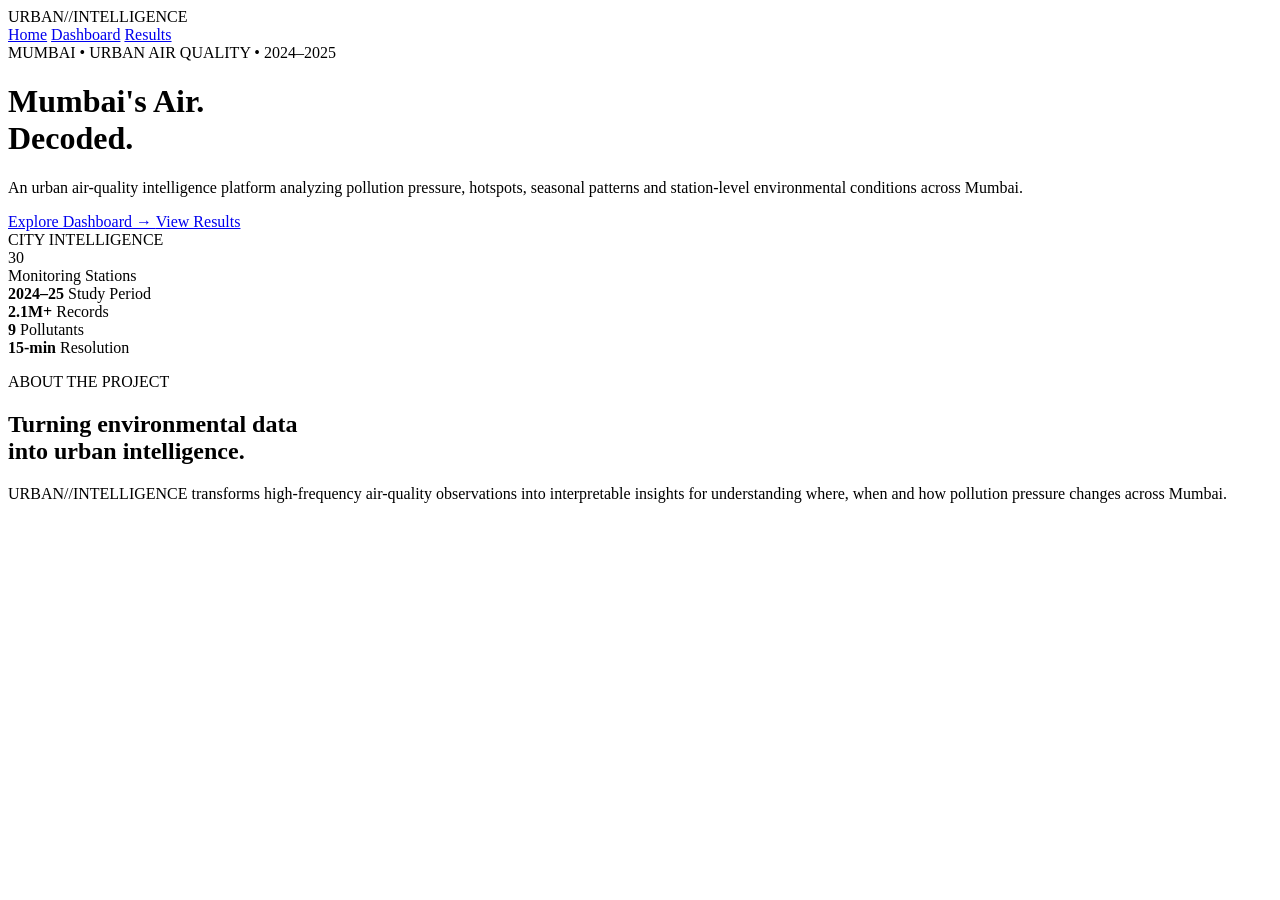
==== frontend/index.html @ bdd9d5e4 "Rename index.html to frontend/index.html" ====
<!DOCTYPE html>
<html lang="en">
<head>
    <meta charset="UTF-8">
    <meta name="viewport" content="width=device-width, initial-scale=1.0">
    <title>URBAN//INTELLIGENCE</title>
    <link rel="stylesheet" href="style.css">
</head>

<body>

<header class="navbar">
    <div class="logo">URBAN<span>//</span>INTELLIGENCE</div>

    <nav>
        <a href="index.html" class="active">Home</a>
        <a href="dashboard.html">Dashboard</a>
        <a href="result.html">Results</a>
    </nav>
</header>

<main class="hero">

    <div class="hero-content">

        <div class="eyebrow">
            MUMBAI • URBAN AIR QUALITY • 2024–2025
        </div>

        <h1>
            Mumbai's Air.<br>
            <span>Decoded.</span>
        </h1>

        <p>
            An urban air-quality intelligence platform analyzing
            pollution pressure, hotspots, seasonal patterns and
            station-level environmental conditions across Mumbai.
        </p>

        <div class="hero-buttons">
            <a href="dashboard.html" class="btn primary">
                Explore Dashboard →
            </a>

            <a href="result.html" class="btn secondary">
                View Results
            </a>
        </div>

    </div>

    <div class="hero-card">

        <div class="card-label">CITY INTELLIGENCE</div>

        <div class="big-number">30</div>

        <div class="card-title">
            Monitoring Stations
        </div>

        <div class="mini-grid">

            <div>
                <strong>2024–25</strong>
                <span>Study Period</span>
            </div>

            <div>
                <strong>2.1M+</strong>
                <span>Records</span>
            </div>

            <div>
                <strong>9</strong>
                <span>Pollutants</span>
            </div>

            <div>
                <strong>15-min</strong>
                <span>Resolution</span>
            </div>

        </div>

    </div>

</main>

<section class="intro">

    <div>
        <p class="section-tag">ABOUT THE PROJECT</p>

        <h2>
            Turning environmental data<br>
            into urban intelligence.
        </h2>
    </div>

    <p>
        URBAN//INTELLIGENCE transforms high-frequency air-quality
        observations into interpretable insights for understanding
        where, when and how pollution pressure changes across Mumbai.
    </p>

</section>

<script src="script.js"></script>

</body>
</html>
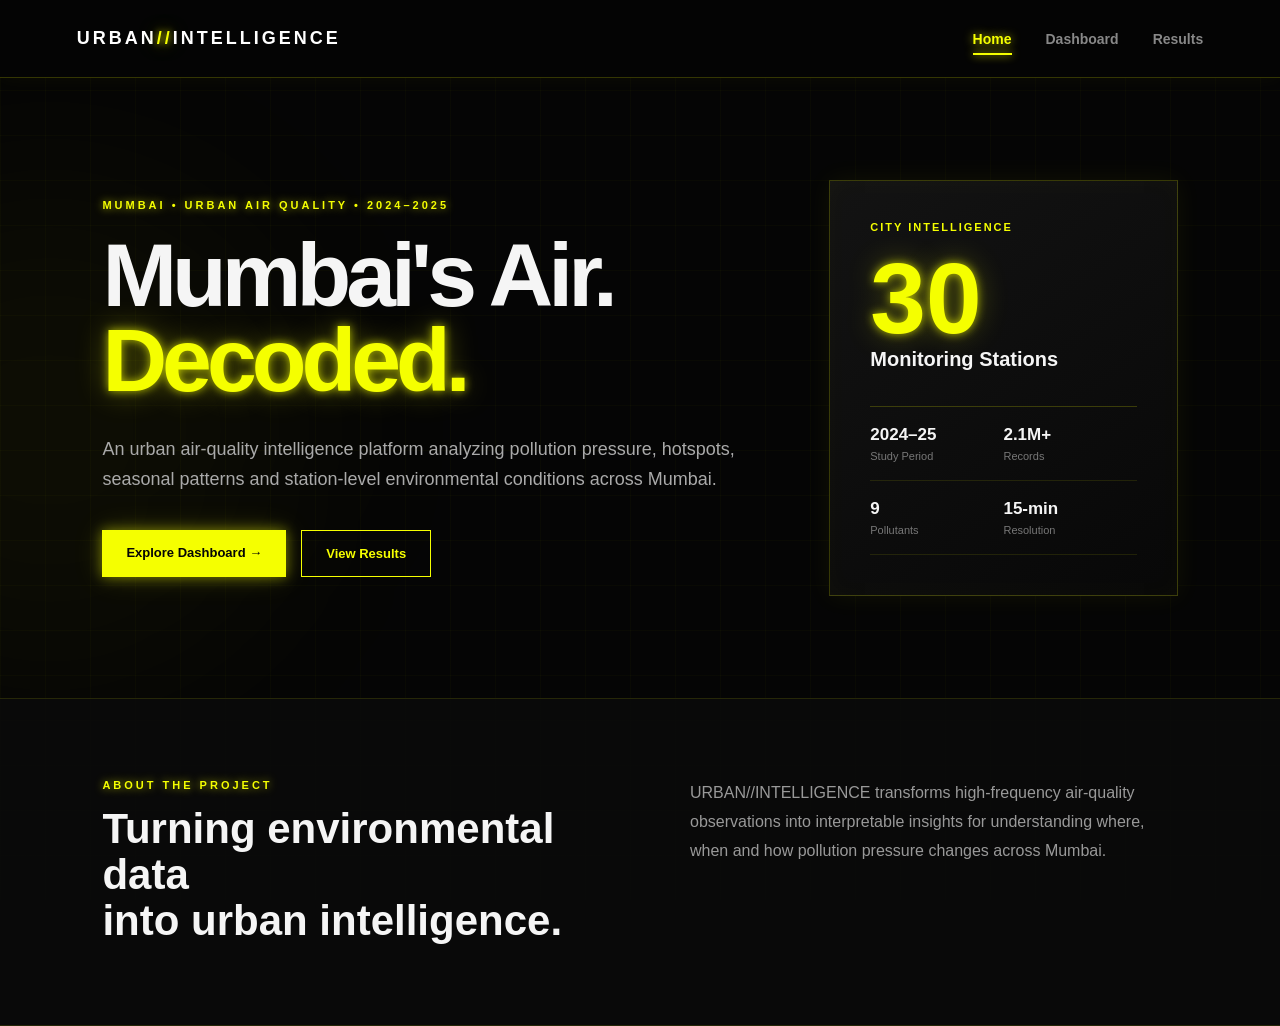
==== commit 7301350a: "Update index.html" ====
--- a/frontend/index.html
+++ b/frontend/index.html
@@ -1,23 +1,31 @@
 <!DOCTYPE html>
 <html lang="en">
+
 <head>
     <meta charset="UTF-8">
     <meta name="viewport" content="width=device-width, initial-scale=1.0">
+
     <title>URBAN//INTELLIGENCE</title>
+
     <link rel="stylesheet" href="style.css">
 </head>
 
 <body>
 
 <header class="navbar">
-    <div class="logo">URBAN<span>//</span>INTELLIGENCE</div>
+
+    <div class="logo">
+        URBAN<span>//</span>INTELLIGENCE
+    </div>
 
     <nav>
         <a href="index.html" class="active">Home</a>
         <a href="dashboard.html">Dashboard</a>
         <a href="result.html">Results</a>
     </nav>
+
 </header>
+
 
 <main class="hero">
 
@@ -39,6 +47,7 @@
         </p>
 
         <div class="hero-buttons">
+
             <a href="dashboard.html" class="btn primary">
                 Explore Dashboard →
             </a>
@@ -46,15 +55,25 @@
             <a href="result.html" class="btn secondary">
                 View Results
             </a>
+
         </div>
 
     </div>
 
+
+    <!-- =====================================================
+         CITY INTELLIGENCE CARD
+         ===================================================== -->
+
     <div class="hero-card">
 
-        <div class="card-label">CITY INTELLIGENCE</div>
+        <div class="card-label">
+            CITY INTELLIGENCE
+        </div>
 
-        <div class="big-number">30</div>
+        <div class="big-number">
+            30
+        </div>
 
         <div class="card-title">
             Monitoring Stations
@@ -88,15 +107,24 @@
 
 </main>
 
+
+<!-- =========================================================
+     PROJECT INTRODUCTION
+     ========================================================= -->
+
 <section class="intro">
 
     <div>
-        <p class="section-tag">ABOUT THE PROJECT</p>
+
+        <p class="section-tag">
+            ABOUT THE PROJECT
+        </p>
 
         <h2>
             Turning environmental data<br>
             into urban intelligence.
         </h2>
+
     </div>
 
     <p>
@@ -107,7 +135,9 @@
 
 </section>
 
+
 <script src="script.js"></script>
 
 </body>
+
 </html>
--- a/frontend/style.css
+++ b/frontend/style.css
@@ -0,0 +1,952 @@
+/* ============================================================
+   URBAN//INTELLIGENCE
+   NEON BLACK + YELLOW INTERFACE
+   ============================================================ */
+
+* {
+    margin: 0;
+    padding: 0;
+    box-sizing: border-box;
+}
+
+:root {
+    --black: #050505;
+    --black-2: #0a0a0a;
+    --panel: #0d0d0d;
+    --panel-2: #111111;
+    --yellow: #f5ff00;
+    --yellow-soft: #dfff00;
+    --text: #f5f5f5;
+    --muted: #999999;
+    --border: rgba(245, 255, 0, 0.20);
+    --glow: rgba(245, 255, 0, 0.45);
+}
+
+/* ============================================================
+   GLOBAL
+   ============================================================ */
+
+html {
+    scroll-behavior: smooth;
+}
+
+body {
+    font-family: Arial, Helvetica, sans-serif;
+    background: var(--black);
+    color: var(--text);
+    overflow-x: hidden;
+    position: relative;
+}
+
+/* animated background grid */
+
+body::before {
+    content: "";
+    position: fixed;
+    inset: 0;
+    pointer-events: none;
+    z-index: -2;
+
+    background-image:
+        linear-gradient(rgba(245, 255, 0, 0.025) 1px, transparent 1px),
+        linear-gradient(90deg, rgba(245, 255, 0, 0.025) 1px, transparent 1px);
+
+    background-size: 45px 45px;
+
+    animation: gridMove 18s linear infinite;
+}
+
+body::after {
+    content: "";
+    position: fixed;
+    width: 500px;
+    height: 500px;
+    left: -200px;
+    top: 20%;
+    border-radius: 50%;
+    background: rgba(245, 255, 0, 0.035);
+    filter: blur(100px);
+    pointer-events: none;
+    z-index: -1;
+
+    animation: ambientGlow 8s ease-in-out infinite alternate;
+}
+
+@keyframes gridMove {
+    from {
+        transform: translateY(0);
+    }
+
+    to {
+        transform: translateY(45px);
+    }
+}
+
+@keyframes ambientGlow {
+    from {
+        opacity: 0.4;
+        transform: scale(0.9);
+    }
+
+    to {
+        opacity: 1;
+        transform: scale(1.15);
+    }
+}
+
+/* ============================================================
+   NAVBAR
+   ============================================================ */
+
+.navbar {
+    height: 78px;
+    padding: 0 6%;
+
+    display: flex;
+    align-items: center;
+    justify-content: space-between;
+
+    background: rgba(5, 5, 5, 0.92);
+    border-bottom: 1px solid var(--border);
+
+    position: sticky;
+    top: 0;
+    z-index: 100;
+
+    backdrop-filter: blur(12px);
+
+    box-shadow:
+        0 0 20px rgba(245, 255, 0, 0.04);
+}
+
+.logo {
+    font-weight: 900;
+    letter-spacing: 3px;
+    font-size: 18px;
+    color: white;
+
+    transition: 0.3s ease;
+}
+
+.logo:hover {
+    text-shadow:
+        0 0 8px var(--yellow),
+        0 0 20px var(--yellow);
+}
+
+.logo span {
+    color: var(--yellow);
+
+    text-shadow:
+        0 0 7px var(--yellow),
+        0 0 18px rgba(245, 255, 0, 0.5);
+}
+
+nav {
+    display: flex;
+    gap: 34px;
+}
+
+nav a {
+    text-decoration: none;
+    color: #888;
+    font-size: 14px;
+    font-weight: 700;
+    position: relative;
+    transition: 0.3s ease;
+}
+
+nav a::after {
+    content: "";
+    position: absolute;
+    left: 0;
+    bottom: -8px;
+    width: 0;
+    height: 2px;
+    background: var(--yellow);
+
+    box-shadow: 0 0 8px var(--yellow);
+
+    transition: width 0.3s ease;
+}
+
+nav a:hover,
+nav a.active {
+    color: var(--yellow);
+    text-shadow: 0 0 10px rgba(245, 255, 0, 0.7);
+}
+
+nav a:hover::after,
+nav a.active::after {
+    width: 100%;
+}
+
+/* ============================================================
+   HERO
+   ============================================================ */
+
+.hero {
+    min-height: 620px;
+    padding: 90px 8%;
+
+    display: grid;
+    grid-template-columns: 1.3fr 0.7fr;
+    align-items: center;
+    gap: 80px;
+
+    animation: pageEnter 0.9s ease both;
+}
+
+@keyframes pageEnter {
+    from {
+        opacity: 0;
+        transform: translateY(25px);
+    }
+
+    to {
+        opacity: 1;
+        transform: translateY(0);
+    }
+}
+
+.eyebrow,
+.section-tag {
+    color: var(--yellow);
+    font-size: 11px;
+    font-weight: 900;
+    letter-spacing: 3px;
+
+    text-shadow:
+        0 0 8px rgba(245, 255, 0, 0.7);
+}
+
+.hero h1 {
+    margin-top: 22px;
+    font-size: clamp(55px, 7vw, 100px);
+    line-height: 0.95;
+    letter-spacing: -5px;
+}
+
+.hero h1 span {
+    color: var(--yellow);
+
+    text-shadow:
+        0 0 10px rgba(245, 255, 0, 0.7),
+        0 0 30px rgba(245, 255, 0, 0.35);
+}
+
+.hero p {
+    max-width: 650px;
+    margin-top: 30px;
+
+    font-size: 18px;
+    line-height: 1.7;
+    color: #aaa;
+}
+
+/* ============================================================
+   BUTTONS
+   ============================================================ */
+
+.hero-buttons {
+    display: flex;
+    gap: 15px;
+    margin-top: 35px;
+}
+
+.btn {
+    padding: 15px 24px;
+    text-decoration: none;
+    font-size: 13px;
+    font-weight: 800;
+
+    transition:
+        transform 0.25s ease,
+        box-shadow 0.25s ease,
+        background 0.25s ease;
+}
+
+.btn.primary {
+    background: var(--yellow);
+    color: #050505;
+
+    box-shadow:
+        0 0 12px rgba(245, 255, 0, 0.45),
+        0 0 30px rgba(245, 255, 0, 0.15);
+}
+
+.btn.primary:hover {
+    transform: translateY(-4px);
+
+    box-shadow:
+        0 0 15px var(--yellow),
+        0 0 40px rgba(245, 255, 0, 0.45);
+}
+
+.btn.secondary {
+    border: 1px solid var(--yellow);
+    color: var(--yellow);
+    background: transparent;
+
+    box-shadow: inset 0 0 0 rgba(245, 255, 0, 0);
+}
+
+.btn.secondary:hover {
+    background: var(--yellow);
+    color: #050505;
+
+    box-shadow:
+        0 0 15px var(--yellow),
+        0 0 35px rgba(245, 255, 0, 0.35);
+
+    transform: translateY(-4px);
+}
+
+/* ============================================================
+   HERO CARD
+   ============================================================ */
+
+.hero-card {
+    padding: 40px;
+
+    border: 1px solid var(--border);
+    background: linear-gradient(
+        145deg,
+        rgba(20, 20, 20, 0.95),
+        rgba(8, 8, 8, 0.95)
+    );
+
+    box-shadow:
+        0 0 25px rgba(245, 255, 0, 0.06),
+        inset 0 0 25px rgba(245, 255, 0, 0.025);
+
+    position: relative;
+    overflow: hidden;
+
+    animation: floatCard 5s ease-in-out infinite;
+}
+
+.hero-card::before {
+    content: "";
+    position: absolute;
+    top: 0;
+    left: -100%;
+    width: 70%;
+    height: 2px;
+
+    background: var(--yellow);
+    box-shadow: 0 0 15px var(--yellow);
+
+    animation: scanLine 4s linear infinite;
+}
+
+@keyframes scanLine {
+    0% {
+        left: -100%;
+    }
+
+    100% {
+        left: 150%;
+    }
+}
+
+@keyframes floatCard {
+    0%, 100% {
+        transform: translateY(0);
+    }
+
+    50% {
+        transform: translateY(-8px);
+    }
+}
+
+.card-label {
+    color: var(--yellow);
+    font-size: 11px;
+    letter-spacing: 2px;
+    font-weight: bold;
+}
+
+.big-number {
+    font-size: 100px;
+    font-weight: 900;
+    color: var(--yellow);
+    line-height: 1;
+    margin-top: 15px;
+
+    text-shadow:
+        0 0 10px rgba(245, 255, 0, 0.7),
+        0 0 30px rgba(245, 255, 0, 0.3);
+}
+
+.card-title {
+    font-size: 20px;
+    font-weight: 700;
+}
+
+.mini-grid {
+    display: grid;
+    grid-template-columns: 1fr 1fr;
+
+    margin-top: 35px;
+
+    border-top: 1px solid var(--border);
+}
+
+.mini-grid div {
+    padding: 18px 0;
+    border-bottom: 1px solid rgba(245, 255, 0, 0.1);
+}
+
+.mini-grid strong {
+    display: block;
+    font-size: 17px;
+}
+
+.mini-grid span {
+    display: block;
+    margin-top: 5px;
+    font-size: 11px;
+    color: #777;
+}
+
+/* ============================================================
+   INTRO
+   ============================================================ */
+
+.intro {
+    padding: 80px 8%;
+
+    background: rgba(10, 10, 10, 0.9);
+
+    display: grid;
+    grid-template-columns: 1fr 1fr;
+    gap: 100px;
+
+    border-top: 1px solid rgba(245, 255, 0, 0.12);
+    border-bottom: 1px solid rgba(245, 255, 0, 0.12);
+}
+
+.intro h2 {
+    font-size: 42px;
+    line-height: 1.1;
+    margin-top: 15px;
+}
+
+.intro > p {
+    color: #999;
+    line-height: 1.8;
+}
+
+/* ============================================================
+   DASHBOARD / RESULTS
+   ============================================================ */
+
+.dashboard,
+.results {
+    padding: 60px 7%;
+
+    animation: pageEnter 0.7s ease both;
+}
+
+.page-heading {
+    display: flex;
+    justify-content: space-between;
+    align-items: end;
+    margin-bottom: 40px;
+}
+
+.page-heading h1 {
+    margin-top: 12px;
+    font-size: 48px;
+    letter-spacing: -2px;
+}
+
+.page-heading p:not(.section-tag) {
+    color: #888;
+    margin-top: 10px;
+}
+
+/* ============================================================
+   STATUS
+   ============================================================ */
+
+.status {
+    font-size: 11px;
+    font-weight: bold;
+    letter-spacing: 1px;
+    color: var(--yellow);
+
+    text-shadow: 0 0 8px rgba(245, 255, 0, 0.6);
+}
+
+.status span {
+    width: 8px;
+    height: 8px;
+
+    display: inline-block;
+
+    background: var(--yellow);
+    border-radius: 50%;
+
+    margin-right: 7px;
+
+    box-shadow:
+        0 0 7px var(--yellow),
+        0 0 15px var(--yellow);
+
+    animation: pulse 1.4s ease-in-out infinite;
+}
+
+@keyframes pulse {
+    0%, 100% {
+        opacity: 1;
+        transform: scale(1);
+    }
+
+    50% {
+        opacity: 0.45;
+        transform: scale(0.7);
+    }
+}
+
+/* ============================================================
+   KPI
+   ============================================================ */
+
+.kpi-grid {
+    display: grid;
+    grid-template-columns: repeat(4, 1fr);
+    gap: 18px;
+    margin-bottom: 25px;
+}
+
+.kpi {
+    padding: 28px;
+
+    border: 1px solid var(--border);
+
+    background:
+        linear-gradient(
+            145deg,
+            rgba(18, 18, 18, 0.95),
+            rgba(8, 8, 8, 0.95)
+        );
+
+    position: relative;
+    overflow: hidden;
+
+    transition:
+        transform 0.3s ease,
+        border-color 0.3s ease,
+        box-shadow 0.3s ease;
+}
+
+.kpi::before {
+    content: "";
+    position: absolute;
+    left: 0;
+    top: 0;
+
+    width: 3px;
+    height: 100%;
+
+    background: var(--yellow);
+
+    box-shadow:
+        0 0 12px var(--yellow);
+}
+
+.kpi:hover {
+    transform: translateY(-7px);
+
+    border-color: rgba(245, 255, 0, 0.65);
+
+    box-shadow:
+        0 0 20px rgba(245, 255, 0, 0.12),
+        inset 0 0 20px rgba(245, 255, 0, 0.03);
+}
+
+.kpi span {
+    display: block;
+    color: #888;
+    font-size: 10px;
+    letter-spacing: 1.5px;
+    font-weight: bold;
+}
+
+.kpi strong {
+    display: block;
+    color: var(--yellow);
+    font-size: 34px;
+    margin-top: 15px;
+
+    text-shadow:
+        0 0 8px rgba(245, 255, 0, 0.5);
+}
+
+.kpi small {
+    display: block;
+    margin-top: 5px;
+    color: #777;
+}
+
+.kpi.highlight {
+    background:
+        linear-gradient(
+            145deg,
+            rgba(245, 255, 0, 0.08),
+            rgba(12, 12, 12, 0.98)
+        );
+
+    border-color: rgba(245, 255, 0, 0.4);
+}
+
+/* ============================================================
+   CHARTS
+   ============================================================ */
+
+.chart-grid {
+    display: grid;
+    grid-template-columns: 1.5fr 1fr;
+    gap: 20px;
+}
+
+.chart-card {
+    padding: 30px;
+
+    border: 1px solid var(--border);
+
+    background:
+        linear-gradient(
+            145deg,
+            rgba(16, 16, 16, 0.96),
+            rgba(7, 7, 7, 0.96)
+        );
+
+    min-height: 350px;
+
+    transition:
+        border-color 0.3s ease,
+        box-shadow 0.3s ease;
+}
+
+.chart-card:hover {
+    border-color: rgba(245, 255, 0, 0.5);
+
+    box-shadow:
+        0 0 25px rgba(245, 255, 0, 0.08);
+}
+
+.chart-header h2 {
+    margin-top: 8px;
+    margin-bottom: 25px;
+    font-size: 22px;
+}
+
+/* ============================================================
+   INSIGHTS
+   ============================================================ */
+
+.insight-section,
+.table-section {
+    margin-top: 70px;
+}
+
+.section-heading h2 {
+    margin-top: 10px;
+    font-size: 32px;
+}
+
+.insight-grid {
+    margin-top: 25px;
+
+    display: grid;
+    grid-template-columns: repeat(4, 1fr);
+    gap: 18px;
+}
+
+.insight {
+    padding: 28px;
+
+    border-top: 3px solid var(--yellow);
+
+    background:
+        linear-gradient(
+            145deg,
+            #111111,
+            #080808
+        );
+
+    transition:
+        transform 0.3s ease,
+        box-shadow 0.3s ease;
+}
+
+.insight:hover {
+    transform: translateY(-6px);
+
+    box-shadow:
+        0 0 25px rgba(245, 255, 0, 0.09);
+}
+
+.insight span {
+    color: var(--yellow);
+    font-size: 11px;
+    font-weight: bold;
+
+    text-shadow:
+        0 0 7px rgba(245, 255, 0, 0.6);
+}
+
+.insight h3 {
+    margin-top: 15px;
+}
+
+.insight p {
+    margin-top: 10px;
+    color: #888;
+    line-height: 1.6;
+    font-size: 14px;
+}
+
+/* ============================================================
+   RESULTS
+   ============================================================ */
+
+.top-result {
+    padding: 40px;
+
+    background:
+        linear-gradient(
+            120deg,
+            rgba(245, 255, 0, 0.08),
+            rgba(10, 10, 10, 0.95)
+        );
+
+    border-left: 5px solid var(--yellow);
+
+    display: flex;
+    justify-content: space-between;
+    align-items: center;
+
+    box-shadow:
+        0 0 25px rgba(245, 255, 0, 0.05);
+}
+
+.top-result h2 {
+    font-size: 42px;
+    margin-top: 10px;
+}
+
+.top-result p:not(.section-tag) {
+    color: #888;
+    margin-top: 8px;
+}
+
+.pressure-score {
+    text-align: right;
+}
+
+.pressure-score span {
+    display: block;
+    font-size: 10px;
+    letter-spacing: 2px;
+    color: #777;
+}
+
+.pressure-score strong {
+    display: block;
+    font-size: 60px;
+    color: var(--yellow);
+
+    text-shadow:
+        0 0 10px rgba(245, 255, 0, 0.7),
+        0 0 30px rgba(245, 255, 0, 0.3);
+}
+
+.pressure-score small {
+    font-weight: bold;
+    color: var(--yellow);
+}
+
+/* ============================================================
+   TABLE
+   ============================================================ */
+
+.table-wrapper {
+    margin-top: 25px;
+    overflow-x: auto;
+
+    border: 1px solid var(--border);
+
+    background: #090909;
+}
+
+table {
+    width: 100%;
+    border-collapse: collapse;
+}
+
+th {
+    background: #151515;
+    color: var(--yellow);
+
+    font-size: 11px;
+    text-align: left;
+    letter-spacing: 1px;
+
+    text-shadow:
+        0 0 6px rgba(245, 255, 0, 0.45);
+}
+
+th,
+td {
+    padding: 17px 20px;
+    border-bottom: 1px solid rgba(245, 255, 0, 0.08);
+}
+
+tr {
+    transition: background 0.25s ease;
+}
+
+tbody tr:hover {
+    background: rgba(245, 255, 0, 0.045);
+}
+
+td {
+    font-size: 13px;
+    color: #ddd;
+}
+
+td:first-child {
+    color: var(--yellow);
+    font-weight: bold;
+}
+
+.class-high {
+    color: #ffea00;
+    font-weight: bold;
+
+    text-shadow:
+        0 0 6px rgba(245, 255, 0, 0.45);
+}
+
+.class-moderate {
+    color: #c5c5c5;
+    font-weight: bold;
+}
+
+.class-low {
+    color: #777;
+    font-weight: bold;
+}
+
+/* ============================================================
+   SCROLLBAR
+   ============================================================ */
+
+::-webkit-scrollbar {
+    width: 8px;
+}
+
+::-webkit-scrollbar-track {
+    background: #050505;
+}
+
+::-webkit-scrollbar-thumb {
+    background: #333;
+    border-radius: 10px;
+}
+
+::-webkit-scrollbar-thumb:hover {
+    background: var(--yellow);
+
+    box-shadow:
+        0 0 10px var(--yellow);
+}
+
+/* ============================================================
+   SELECTION
+   ============================================================ */
+
+::selection {
+    background: var(--yellow);
+    color: #000;
+}
+
+/* ============================================================
+   RESPONSIVE
+   ============================================================ */
+
+@media (max-width: 900px) {
+
+    .hero,
+    .intro,
+    .chart-grid {
+        grid-template-columns: 1fr;
+    }
+
+    .kpi-grid {
+        grid-template-columns: 1fr 1fr;
+    }
+
+    .insight-grid {
+        grid-template-columns: 1fr 1fr;
+    }
+
+}
+
+@media (max-width: 600px) {
+
+    .navbar {
+        padding: 0 5%;
+    }
+
+    nav {
+        gap: 12px;
+    }
+
+    nav a {
+        font-size: 12px;
+    }
+
+    .hero {
+        padding: 60px 6%;
+    }
+
+    .dashboard,
+    .results {
+        padding: 40px 5%;
+    }
+
+    .kpi-grid,
+    .insight-grid {
+        grid-template-columns: 1fr;
+    }
+
+    .page-heading,
+    .top-result {
+        align-items: flex-start;
+        flex-direction: column;
+        gap: 25px;
+    }
+
+    .pressure-score {
+        text-align: left;
+    }
+
+    .hero h1 {
+        font-size: 58px;
+        letter-spacing: -3px;
+    }
+
+    .hero-card {
+        padding: 28px;
+    }
+
+    .big-number {
+        font-size: 75px;
+    }
+
+}
